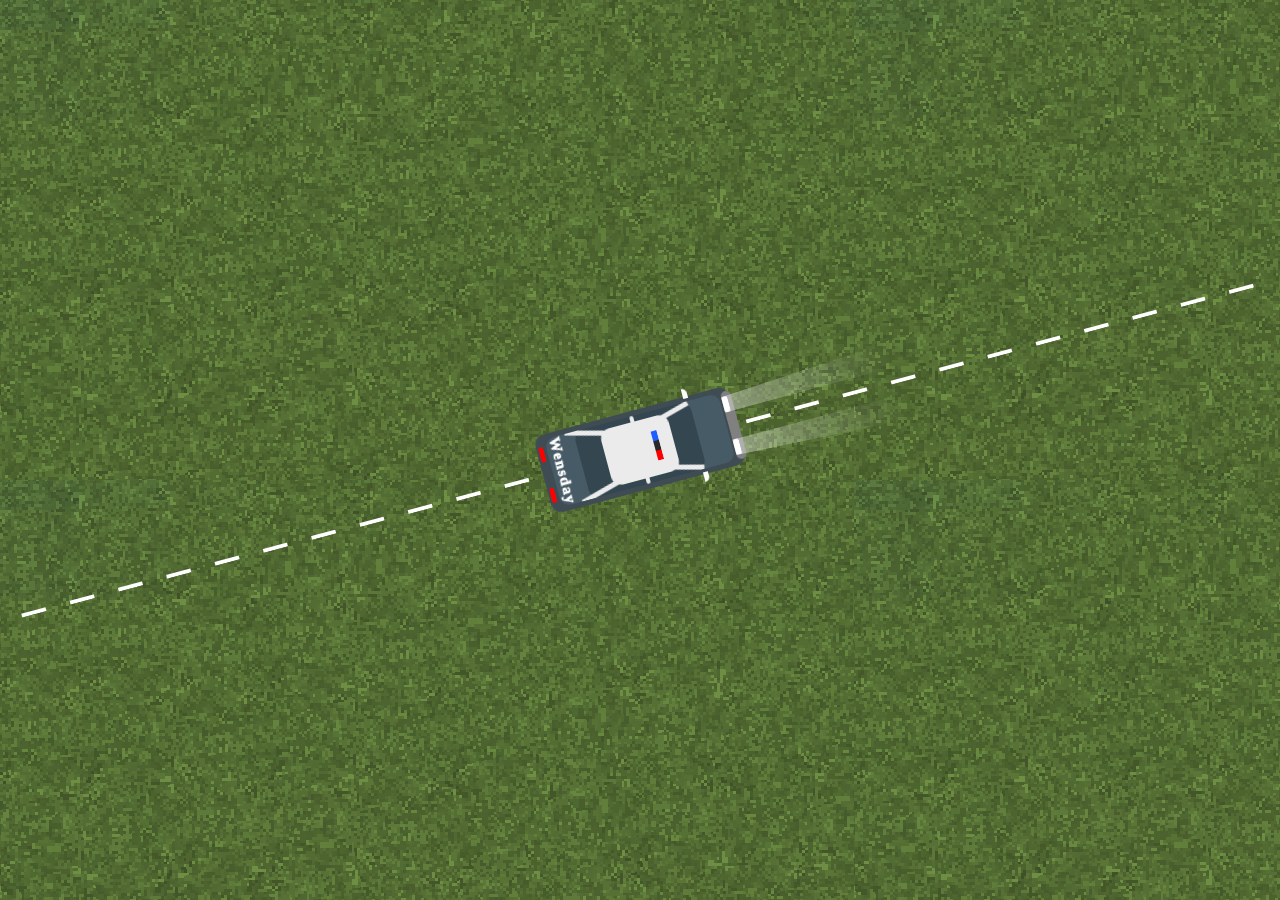
==== Minecraft 1.21(24w14)/index.html @ 56cdf28a "Add files via upload" ====
<!DOCTYPE html>
<html>
<head>
	<title>Minecraft 1.21(24w14 LEAKED)</title>
	<link rel="stylesheet" href="style.css">
</head>
<body>
	<div class="road">
		<div class="police">
			<div class="light_beam"></div>
			<div class="side_mirror"></div>
			<span>
				<b></b>
				<i></i>
			</span>
		</div>
	</div>
</body>
</html>
---- Minecraft 1.21(24w14)/style.css ----
*{
	margin:0;
	padding: 0;
	box-sizing: border-box;
}

body{
	display: flex;
	justify-content: center;
	align-items: center;
	min-height: 100vh;
	background: url("grass.png");
	overflow: hidden;
}

.road{
	position: relative;
	width: 100vw;
	display: flex;
	justify-content: center;
	align-items: center;
	transform-style: preserve-3d;
	transform: rotate(-15deg);
}

.road::before{
	content: '';
	position: absolute;
	width: 100%;
	height: 4px;
	background: linear-gradient(90deg, #fff, #fff 50%, transparent 50%, transparent 100%);
	background-size: 50px;
	animation: animate_road 0.125s linear infinite;
}

@keyframes animate_road{
	0%{
		background-position: 50px 0;
	}
	100%{
		background-position: 0px 0;
	}
}

.police{
	position: absolute;
	width: 200px;
	height: 80px;
	background: #3f4c54;
	border-radius: 10px;
	box-shadow: -10px 10px rgba(0, 0, 0, 0, 05);
	transform-style: preserve-3d;
	perspective: 800px;
	z-index: 10;
	animation: animate_police 3s linear infinite;
}

@keyframes animate_police{
	0%{
		transform: translateX(20px) translateY(-50px);
	}
	25%{
		transform: translateX(20px) translateY(0px);
	}
	50%{
		transform: translateX(20px) translateY(50px);
	}
	75%{
		transform: translateX(-10px) translateY(0px);
	}
	100%{
		transform: translateX(20px) translateY(-50px);
	}
}

.police::before{
	content: '';
	position: absolute;
	top: 12px;
	left: 2px;
	width:5px;
	height: 15px;
	border-radius: 2px;
	background: red;
	box-shadow: 0 42px red;
}

.police::after {
	content: '';
	position: absolute;
	top: 10px;
	right: 2px;
	width: 6px;
	height: 16px;
	border-radius: 2px;
	background: white;
	box-shadow: 0 44px white;
}

.police span{
	position:absolute;
	inset: 5px 10px;
	background: #475b66;
	border-radius: 10px;
	overflow: hidden;
}
.police span::before{
	content: 'Wensday';
	position: absolute;
	top: 50%;
	left: 5%;
	transform:  translate(-50%, -50%) rotate(90deg);
	color: white;
	font-size: 15px;
	font-weight: 1000;
	letter-spacing: 0.1em;
}
.police span::after{
	content: '';
	position: absolute;
	top: 50%;
	left: 60%;
	transform: translate(-50%, -50%);
	z-index: 100;
	width: 6px;
	height: 10px;
	background: #29282b;
	box-shadow: 0 -10px #1f5fff, 0 10px red;
}

.police span b{
	position: absolute;
	inset: 0 30px;
	background: #344650;
	border-radius: 10px;
}

.police span b::before{
	content: '';
	position: absolute;
	inset:  6px 25px;
	background: #ebebeb;
	border-radius: 10px;
}
.police span b::after{
	content: '';
	position: absolute;
	inset:  0 58px;
	background: #ebebeb;
	border-radius: 10px;
}
.police span i{
	position: absolute;
	inset:  0;
}

.police span i::before{
	content: '';
	position: absolute;
	top: 7px;
	left: 20px;
	width: 40px;
	height: 5px;
	background: #ebebeb;
	transform-origin: right;
	transform: rotate(15deg);
	box-shadow: 100px 34px #ebebeb;
}
.police span i::after{
	content: '';
	position: absolute;
	bottom: 7px;
	left: 20px;
	width: 40px;
	height: 5px;
	background: #ebebeb;
	transform-origin: right;
	transform: rotate(-15deg);
	box-shadow: 100px -34px #ebebeb;
}

.light_beam{
	position: absolute;
	top: 5px;
	right: -2px;
	width: 10px;
	height: 70px;
	background: gray;
	border-radius: 15px;
	transform-style: preserve-3d;
}

.light_beam::before{
	content: '';
	position: absolute;
	top: 5px;
	left: 0;
	width: 150px;
	height: 16px;
	background: linear-gradient(90deg, #fff6, transparent);
	transform-origin: left;
	transform: perspective(500px) rotateY(-50deg);
}
.light_beam::after{
	content: '';
	position: absolute;
	bottom: 5px;
	left: 0;
	width: 150px;
	height: 16px;
	background: linear-gradient(90deg, #fff6, transparent);
	transform-origin: left;
	transform: perspective(500px) rotateY(-50deg);
}
.police .side_mirror{
	position: absolute;
	inset: 0;
}
.police .side_mirror::before{
	content: '';
	position: absolute;
	top: -8px;
	right: 40px;
	width: 5px;
	height: 10px;
	background: white;
	border-top-right-radius: 10px;
}
.police .side_mirror::after{
	content: '';
	position: absolute;
	bottom: -8px;
	right: 40px;
	width: 5px;
	height: 10px;
	background: white;
	border-bottom-right-radius: 10px;
}
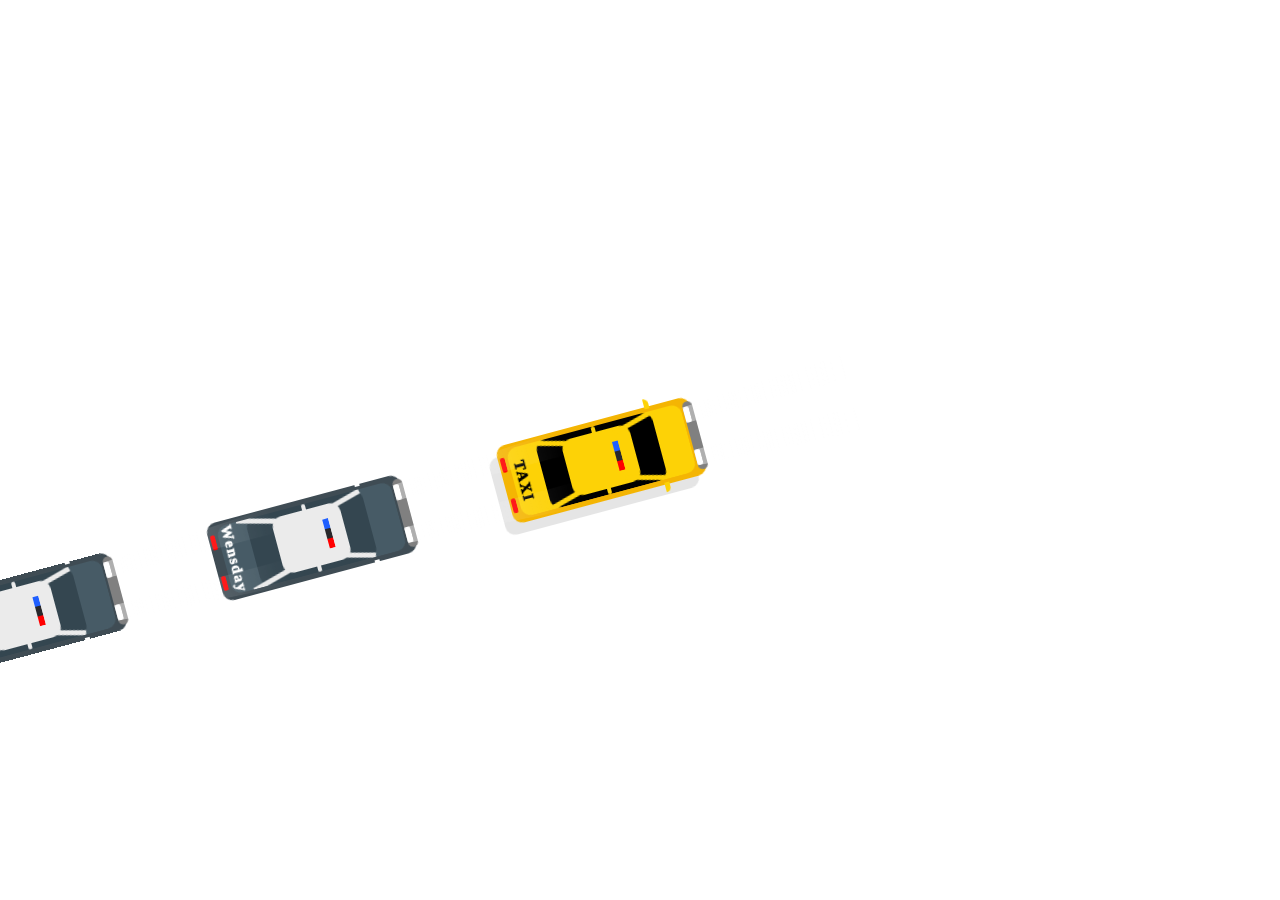
==== commit 15b8421d: "new" ====
--- a/Minecraft 1.21(24w14)/index.html
+++ b/Minecraft 1.21(24w14)/index.html
@@ -3,10 +3,37 @@
 <head>
 	<title>Minecraft 1.21(24w14 LEAKED)</title>
 	<link rel="stylesheet" href="style.css">
+	<meta name="viewport" content="width=device-width, initial-scale=1.0">
 </head>
 <body>
+
+	<div class="video">
+		<video class="video_media" src="rgbback.mp4" playsinline autoplay muted loop>
+	</div>
+
+
 	<div class="road">
+		<!--Полиция-->
 		<div class="police">
+			<div class="light_beam"></div>
+			<div class="side_mirror"></div>
+			<span>
+				<b></b>
+				<i></i>
+			</span>
+		</div>
+
+		<div class="police">
+			<div class="light_beam"></div>
+			<div class="side_mirror"></div>
+			<span>
+				<b></b>
+				<i></i>
+			</span>
+		</div>
+
+		<!--Такси-->
+		<div class="taxi">
 			<div class="light_beam"></div>
 			<div class="side_mirror"></div>
 			<span>
--- a/Minecraft 1.21(24w14)/style.css
+++ b/Minecraft 1.21(24w14)/style.css
@@ -9,8 +9,20 @@
 	justify-content: center;
 	align-items: center;
 	min-height: 100vh;
-	background: url("grass.png");
+	/*background: url("grass.png");*/
 	overflow: hidden;
+}
+
+.video{
+	position: relative;
+	padding-bottom: 56.25%;
+}
+
+.video_media{
+	height: auto;
+	position: absolute;
+	top: 0;
+	left: 0;
 }
 
 .road{
@@ -44,6 +56,7 @@
 
 .police{
 	position: absolute;
+	left: -100px;
 	width: 200px;
 	height: 80px;
 	background: #3f4c54;
@@ -55,25 +68,45 @@
 	animation: animate_police 3s linear infinite;
 }
 
-@keyframes animate_police{
+.police:nth-child(2){
+	left: 200px;
+	animation-delay: -4.5s;
+}
+
+.taxi{
+	position: absolute;
+	left: 500px;
+	width: 200px;
+	height: 80px;
+	background: #f4b503;
+	border-radius: 10px;
+	box-shadow: -10px 10px rgba(0, 0, 0, 0.1);
+	transform-style: preserve-3d;
+	perspective: 800px;
+	z-index: 10;
+	animation: animate_taxi 3s linear infinite;
+	animation-delay: -5s;
+}
+
+@keyframes animate_taxi{
 	0%{
-		transform: translateX(20px) translateY(-50px);
+		transform: translateX(20px) translateY(20px);
 	}
 	25%{
-		transform: translateX(20px) translateY(0px);
+		transform: translateX(-50px) translateY(0px);
 	}
 	50%{
-		transform: translateX(20px) translateY(50px);
+		transform: translateX(20px) translateY(-20px);
 	}
 	75%{
-		transform: translateX(-10px) translateY(0px);
+		transform: translateX(50px) translateY(0px);
 	}
 	100%{
-		transform: translateX(20px) translateY(-50px);
-	}
-}
-
-.police::before{
+		transform: translateX(20px) translateY(20px);
+	}
+}
+
+.taxi::before{
 	content: '';
 	position: absolute;
 	top: 12px;
@@ -85,7 +118,157 @@
 	box-shadow: 0 42px red;
 }
 
-.police::after {
+.taxi::after{
+	content: '';
+	position: absolute;
+	top: 10px;
+	right: 2px;
+	width: 6px;
+	height: 16px;
+	border-radius: 2px;
+	background: white;
+	box-shadow: 0 44px white;
+}
+
+.taxi span{
+	position:absolute;
+	inset: 5px 10px;
+	background: #fdd206;
+	border-radius: 10px;
+	overflow: hidden;
+}
+.taxi span::before{
+	content: 'TAXI';
+	position: absolute;
+	top: 50%;
+	left: 5%;
+	transform:  translate(-50%, -50%) rotate(90deg);
+	color: black;
+	font-size: 15px;
+	font-weight: 1000;
+	letter-spacing: 0.1em;
+}
+.taxi span::after{
+	content: '';
+	position: absolute;
+	top: 50%;
+	left: 60%;
+	transform: translate(-50%, -50%);
+	z-index: 100;
+	width: 6px;
+	height: 10px;
+	background: #29282b;
+	box-shadow: 0 -10px #1f5fff, 0 10px red;
+}
+
+.taxi span b{
+	position: absolute;
+	inset: 0 30px;
+	background: black;
+	border-radius: 10px;
+}
+
+.taxi span b::before{
+	content: '';
+	position: absolute;
+	inset:  6px 25px;
+	background: #fdd206;
+	border-radius: 10px;
+}
+.taxi span b::after{
+	content: '';
+	position: absolute;
+	inset:  0 58px;
+	background: #fdd206;
+	border-radius: 10px;
+}
+.taxi span i{
+	position: absolute;
+	inset:  0;
+}
+
+.taxi span i::before{
+	content: '';
+	position: absolute;
+	top: 7px;
+	left: 20px;
+	width: 40px;
+	height: 5px;
+	background: #fdd206;
+	transform-origin: right;
+	transform: rotate(15deg);
+	box-shadow: 100px 34px #fdd206;
+}
+.taxi span i::after{
+	content: '';
+	position: absolute;
+	bottom: 7px;
+	left: 20px;
+	width: 40px;
+	height: 5px;
+	background: #fdd206;
+	transform-origin: right;
+	transform: rotate(-15deg);
+	box-shadow: 100px -34px #fdd206;
+}
+
+.taxi .side_mirror{
+	position: absolute;
+	inset: 0;
+}
+.taxi .side_mirror::before{
+	content: '';
+	position: absolute;
+	top: -8px;
+	right: 40px;
+	width: 5px;
+	height: 10px;
+	background: #fdd206;
+	border-top-right-radius: 10px;
+}
+.taxi .side_mirror::after{
+	content: '';
+	position: absolute;
+	bottom: -8px;
+	right: 40px;
+	width: 5px;
+	height: 10px;
+	background: #fdd206;
+	border-bottom-right-radius: 10px;
+}
+
+
+@keyframes animate_police{
+	0%{
+		transform: translateX(20px) translateY(-50px);
+	}
+	25%{
+		transform: translateX(20px) translateY(0px);
+	}
+	50%{
+		transform: translateX(20px) translateY(50px);
+	}
+	75%{
+		transform: translateX(-10px) translateY(0px);
+	}
+	100%{
+		transform: translateX(20px) translateY(-50px);
+	}
+}
+
+.police::before{
+	content: '';
+	position: absolute;
+	top: 12px;
+	left: 2px;
+	width:5px;
+	height: 15px;
+	border-radius: 2px;
+	background: red;
+	box-shadow: 0 42px red;
+}
+
+.police::after{
 	content: '';
 	position: absolute;
 	top: 10px;
